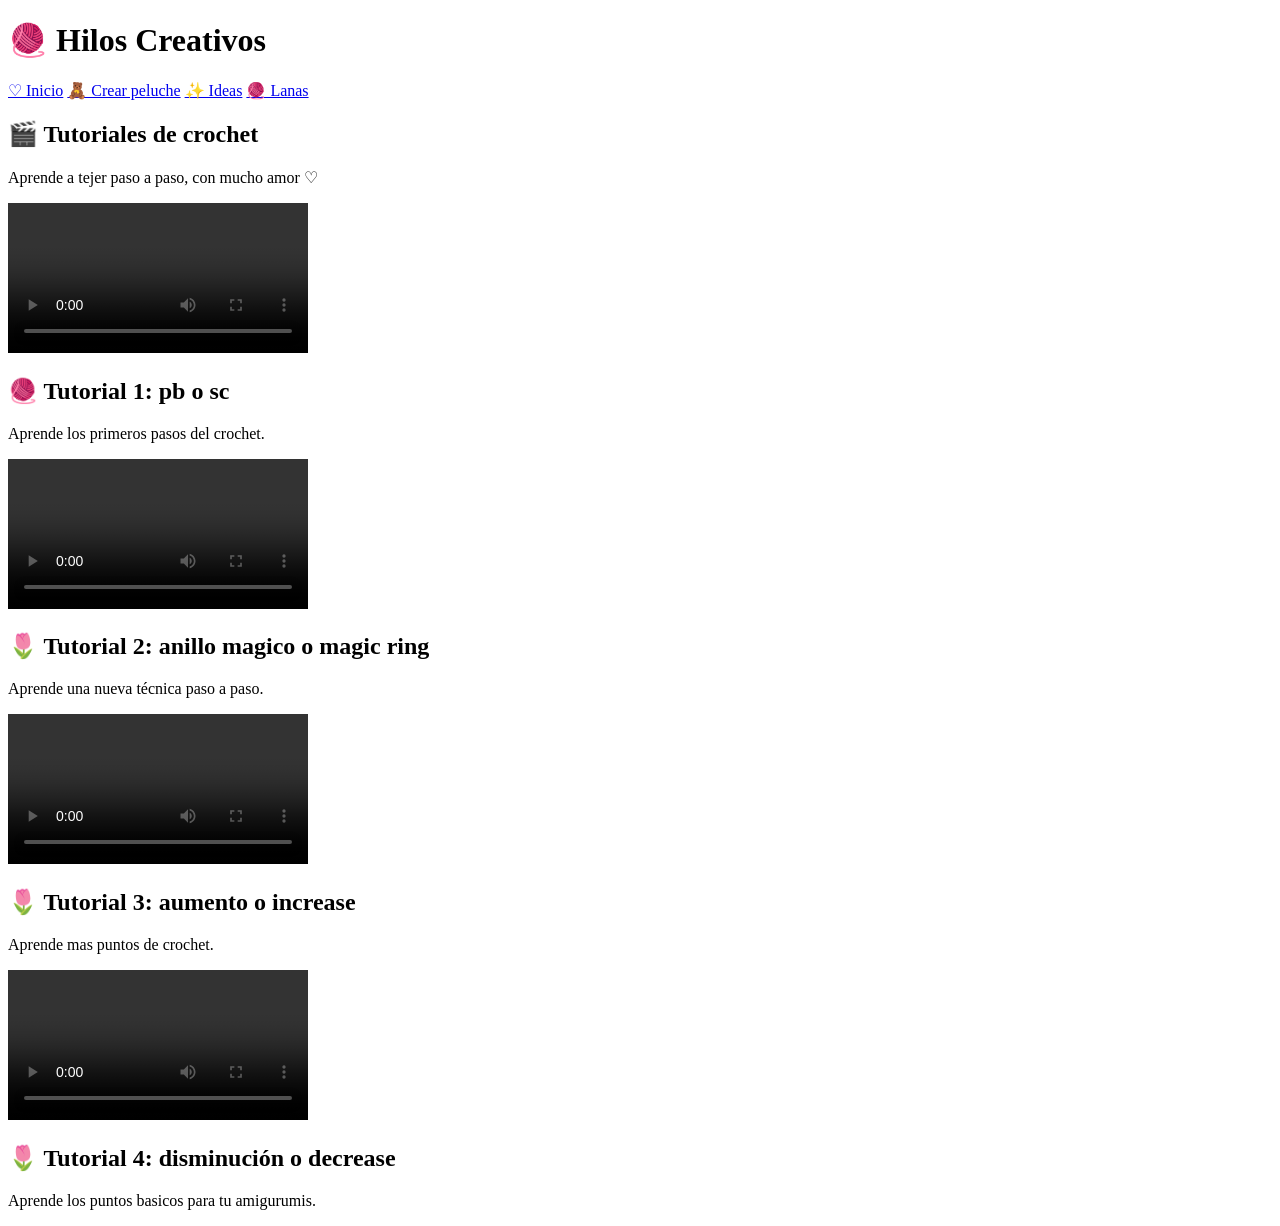
==== pages/tutoriales.html @ f6d8c45b "Add files via upload" ====
<!DOCTYPE html>
<html lang="en">
<head>
    <meta charset="UTF-8">
    <meta name="viewport" content="width=device-width, initial-scale=1.0">
    <title>Document</title>
    <link rel="stylesheet" href="../style.css">
</head>
<body>
    <header class="encabezado-lanas">

        <h1>🧶 Hilos Creativos</h1>

        <nav class="nav-lanas">
            <a href="../index.html" class="boton-menu">♡ Inicio</a>
            <a href="crear.html" class="boton-menu">🧸 Crear peluche</a>
            <a href="ideas.html" class="boton-menu">✨ Ideas</a>
            <a href="lanas.html" class="boton-menu">🧶 Lanas</a>
        </nav>

    </header>
   <main class="pagina-tutoriales">

    <section class="intro-tutoriales">
        <h1>🎬 Tutoriales de crochet</h1>
        <p>Aprende a tejer paso a paso, con mucho amor ♡</p>
    </section>

    <section class="grid-tutoriales">

        <article class="tarjeta-tutorial">
            <video controls preload="metadata">
                <source src="../videos/tuto sc.mp4" type="video/mp4">
                Tu navegador no admite videos.
            </video>

            <h2>🧶 Tutorial 1: pb o sc</h2>
            <p>Aprende los primeros pasos del crochet.</p>
        </article>

        <article class="tarjeta-tutorial">
            <video controls preload="metadata">
                <source src="../videos/tuto mr.mp4" type="video/mp4">
                Tu navegador no admite videos.
            </video>

            <h2>🌷 Tutorial 2: anillo magico o magic ring</h2>
            <p>Aprende una nueva técnica paso a paso.</p>
        </article>

         <article class="tarjeta-tutorial">
            <video controls preload="metadata">
                <source src="../videos/tuto inc.mp4" type="video/mp4">
                Tu navegador no admite videos.
            </video>

            <h2>🌷 Tutorial 3: aumento o increase </h2>
            <p>Aprende mas puntos de crochet.</p>
        </article>

        <article class="tarjeta-tutorial">
            <video controls preload="metadata">
                <source src="../videos/tuto dec.mp4" type="video/mp4">
                Tu navegador no admite videos.
            </video>

            <h2>🌷 Tutorial 4: disminución o decrease </h2>
            <p>Aprende los puntos basicos para tu amigurumis.</p>
        </article>

    </section>

</main>
    
    
</body>
</html>
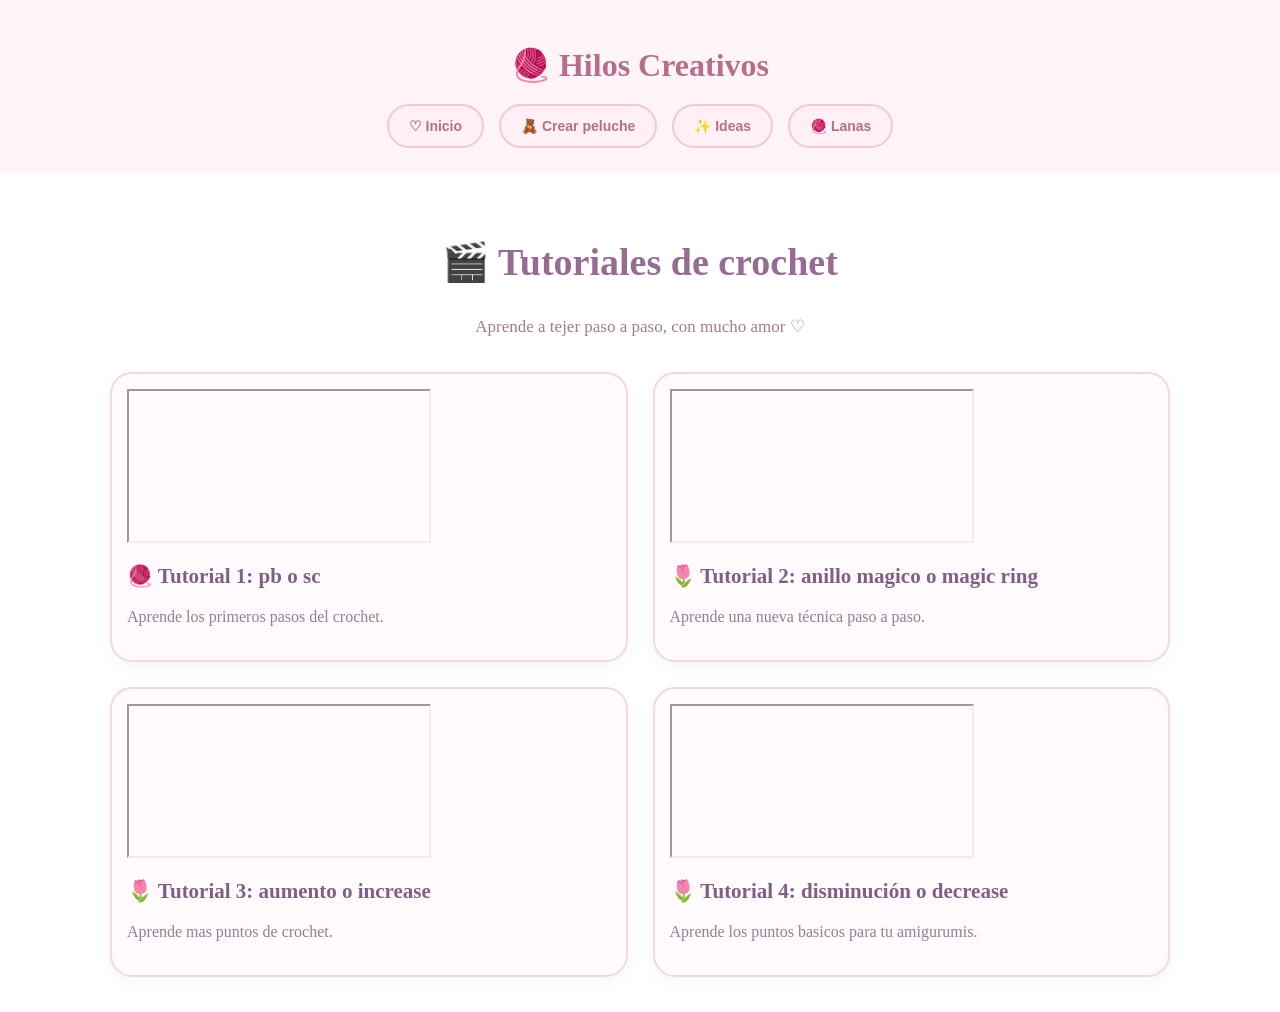
==== commit 0de9475d: "Update tutoriales.html" ====
--- a/pages/tutoriales.html
+++ b/pages/tutoriales.html
@@ -29,41 +29,43 @@
     <section class="grid-tutoriales">
 
         <article class="tarjeta-tutorial">
-            <video controls preload="metadata">
-                <source src="../videos/tuto sc.mp4" type="video/mp4">
-                Tu navegador no admite videos.
-            </video>
-
+            <iframe
+    src="https://www.youtube-nocookie.com/embed/Lx1-ep4l6E0"
+    title="Tutorial 1: Punto bajo"
+    allowfullscreen>
+</iframe>
             <h2>🧶 Tutorial 1: pb o sc</h2>
             <p>Aprende los primeros pasos del crochet.</p>
         </article>
 
         <article class="tarjeta-tutorial">
-            <video controls preload="metadata">
-                <source src="../videos/tuto mr.mp4" type="video/mp4">
-                Tu navegador no admite videos.
-            </video>
+            <iframe
+    src="https://www.youtube-nocookie.com/embed/E5Ujt3kn2fQ"
+    title="Tutorial de crochet"
+    allowfullscreen>
+</iframe>
 
             <h2>🌷 Tutorial 2: anillo magico o magic ring</h2>
             <p>Aprende una nueva técnica paso a paso.</p>
         </article>
 
          <article class="tarjeta-tutorial">
-            <video controls preload="metadata">
-                <source src="../videos/tuto inc.mp4" type="video/mp4">
-                Tu navegador no admite videos.
-            </video>
+            <iframe
+    src="https://www.youtube-nocookie.com/embed/iIFnapuNabw"
+    title="Tutorial de crochet"
+    allowfullscreen>
+</iframe>
 
             <h2>🌷 Tutorial 3: aumento o increase </h2>
             <p>Aprende mas puntos de crochet.</p>
         </article>
 
         <article class="tarjeta-tutorial">
-            <video controls preload="metadata">
-                <source src="../videos/tuto dec.mp4" type="video/mp4">
-                Tu navegador no admite videos.
-            </video>
-
+            <iframe
+    src="https://www.youtube-nocookie.com/embed/Tleq-oPQYHk"
+    title="Tutorial de crochet 4"
+    allowfullscreen>
+</iframe>
             <h2>🌷 Tutorial 4: disminución o decrease </h2>
             <p>Aprende los puntos basicos para tu amigurumis.</p>
         </article>
@@ -74,4 +76,4 @@
     
     
 </body>
-</html>+</html>
--- a/style.css
+++ b/style.css
@@ -0,0 +1,1880 @@
+body {
+    margin: 0;
+    }
+
+.banner_logo {
+   width: 100%;
+    height: auto;
+    display: block;
+
+    -webkit-mask: url("images/nube.svg") center / 100% 100% no-repeat;
+    mask: url("images/nube.svg") center / 100% 100% no-repeat;
+}
+#saludar {
+    background-color: #d9c5f5;
+    color: #59466f;
+    border: none;
+    padding: 12px 25px;
+    border-radius: 25px;
+    font-size: 16px;
+    cursor: pointer;
+    transition: 0.3s;
+}
+
+#saludar:hover {
+    background-color: #c4a9ed;
+    transform: scale(1.05);
+}
+
+#mensaje {
+    color: #8b70a8;
+    font-size: 18px;
+    font-weight: bold;
+}
+
+.boton-menu {
+    display: inline-flex;
+    align-items: center;
+    justify-content: center;
+    gap: 6px;
+
+    padding: 9px 15px;
+
+    background-color: transparent;
+    color: #754452;
+
+    text-decoration: none;
+    font-family: Arial, sans-serif;
+    font-size: 14px;
+    font-weight: bold;
+
+    border: none;
+    border-radius: 50px;
+
+    white-space: nowrap;
+    cursor: pointer;
+    transition: 0.3s ease;
+}
+
+
+.boton-menu:hover {
+    color: #b56b8a;
+    transform: translateY(-2px);
+}
+
+
+.accesos {
+    display: flex;
+    justify-content: center;
+    align-items: center;
+    flex-wrap: wrap;
+    gap: 12px;
+
+    padding: 15px;
+}
+
+
+.acceso {
+    display: flex;
+    align-items: center;
+    justify-content: center;
+    gap: 9px;
+
+    width: 190px;
+    min-height: 65px;
+    padding: 9px 10px;
+
+    background-color: #fff8f7;
+    border: 2px solid #f5d5d5;
+    border-radius: 50px;
+
+    color: #754452;
+    text-decoration: none;
+    font-family: Arial, sans-serif;
+
+    transition: 0.3s;
+}
+
+
+.icono {
+    font-size: 26px;
+}
+
+/* TEXTO */
+.texto {
+    display: flex;
+    flex-direction: column;
+    gap: 4px;
+}
+
+.texto strong {
+    font-size: 15px;
+}
+
+.texto small {
+    font-size: 10px;
+    color: #a46c7e;
+}
+
+
+.acceso:hover {
+    background-color: #ffe5ec;
+    border-color: #e9a8bd;
+    transform: translateY(-4px);
+}
+.final {
+    width: 100%;
+}
+
+.pasto {
+    width: 100%;
+    height: 130px;
+
+    background-image: url("images/pasto.svg");
+    background-size: 100% 100%;
+    background-repeat: no-repeat;
+}
+
+
+
+
+
+/* FILA PRINCIPAL */
+
+.fila-principal {
+    display: flex;
+    justify-content: center;
+    align-items: center;
+    gap: 30px;
+
+    width: 90%;
+    max-width: 1100px;
+    margin: 40px auto;
+}
+
+/* DESTACADOS */
+
+.fila-principal .destacados {
+    flex: 1;
+    min-width: 0;
+}
+
+/* COMUNIDAD */
+
+.fila-principal .comunidad {
+    flex-shrink: 0;
+}
+
+.imagen-amigurumi {
+    display: block;
+    cursor: pointer;
+}
+
+
+
+
+
+
+/* COMUNIDAD */
+
+.comunidad {
+    width: 220px;
+    padding: 25px 18px;
+
+    background-color: #eadcf2;
+    border: 2px solid #d8c1e4;
+    border-radius: 18px;
+
+    text-align: center;
+    font-family: Arial, sans-serif;
+    color: #754452;
+
+    transform: rotate(-2deg);
+}
+
+/* TITULO */
+
+.comunidad h2 {
+    font-size: 21px;
+    line-height: 1.3;
+    margin-bottom: 15px;
+}
+
+/* DESCRIPCION */
+
+.comunidad p {
+    font-size: 14px;
+    line-height: 1.6;
+    margin-bottom: 20px;
+}
+
+/* FORMULARIO */
+
+.suscripcion {
+    display: flex;
+    flex-direction: column;
+    gap: 12px;
+}
+
+/* INPUT */
+
+.suscripcion input {
+    padding: 12px;
+    border: 1px solid #d8b5e5;
+    border-radius: 30px;
+
+    background-color: white;
+    text-align: center;
+    font-size: 13px;
+
+    outline: none;
+}
+
+/* BOTON */
+
+.suscripcion button {
+    padding: 12px;
+
+    border: 2px solid #d87596;
+    border-radius: 30px;
+
+    background-color: #e98ba9;
+    color: white;
+
+    font-size: 14px;
+    cursor: pointer;
+
+    transition: 0.3s;
+}
+
+.suscripcion button:hover {
+    background-color: #d96f94;
+    transform: translateY(-3px);
+}
+
+
+
+/* AMIGURUMIS DESTACADOS */
+
+.destacados {
+    width: 620px;
+    padding: 20px;
+
+    background-color: #fff8f7;
+    border: 2px solid #f5d5d5;
+    border-radius: 30px;
+
+    box-sizing: border-box;
+}
+
+
+/* ENCABEZADO */
+
+.encabezado-destacados {
+    display: flex;
+    justify-content: space-between;
+    align-items: center;
+
+    margin-bottom: 20px;
+}
+
+.encabezado-destacados h2 {
+    font-size: 25px;
+    color: #754452;
+
+    margin: 0;
+}
+
+.encabezado-destacados a {
+    color: #b65c79;
+    font-size: 14px;
+
+    text-decoration: none;
+
+    transition: 0.3s;
+}
+
+.encabezado-destacados a:hover {
+    color: #d87596;
+    text-decoration: underline;
+}
+
+
+/* LISTA DE AMIGURUMIS */
+
+.lista-amigurumis {
+    display: flex;
+    justify-content: center;
+    gap: 15px;
+}
+
+
+/* TARJETAS */
+
+.amigurumi {
+    position: relative;
+
+    width: 33%;
+    padding: 10px;
+
+    background-color: #fff5f3;
+    border: 1px solid #f5d5d5;
+    border-radius: 20px;
+
+    text-align: center;
+    box-sizing: border-box;
+
+    transition: 0.3s;
+}
+
+.amigurumi:hover {
+    transform: translateY(-4px);
+}
+
+
+/* IMAGEN */
+
+.amigurumi img {
+    width: 100%;
+    aspect-ratio: 1 / 1;
+
+    object-fit: cover;
+
+    border-radius: 15px;
+}
+
+
+/* NOMBRE */
+
+.amigurumi h3 {
+    font-size: 16px;
+    color: #a64f69;
+
+    margin: 10px 0 5px;
+}
+
+
+/* ESTRELLAS */
+
+.estrellas {
+    color: #e98ba9;
+    font-size: 12px;
+    letter-spacing: 2px;
+}
+
+
+/* CORAZON */
+
+.favorito {
+    position: absolute;
+    top: 15px;
+    right: 15px;
+
+    background-color: transparent;
+    border: none;
+
+    color: #d87596;
+    font-size: 25px;
+
+    cursor: pointer;
+}
+
+
+
+
+
+/* CREADOR DE PELUCHES */
+
+.creador-peluche {
+    flex: 1;
+
+    padding: 25px;
+
+    background-color: #fff3f2;
+    border: 2px dashed #f3b9b9;
+    border-radius: 30px;
+
+    box-sizing: border-box;
+}
+
+/* ENCABEZADO */
+
+.encabezado-creador h2 {
+    color: #754452;
+    font-size: 25px;
+
+    margin: 0 0 8px;
+}
+
+.encabezado-creador p {
+    color: #a64f69;
+    font-size: 16px;
+
+    margin: 0 0 20px;
+}
+
+/* CONTENIDO */
+
+.contenido-creador {
+    display: flex;
+    align-items: center;
+    gap: 20px;
+}
+
+/* OPCIONES */
+
+.opciones-peluche {
+    display: flex;
+    flex-direction: column;
+    gap: 10px;
+
+    flex: 1;
+    min-width: 0;
+
+    color: #754452;
+    font-family: Arial, sans-serif;
+    font-size: 14px;
+}
+
+/* SELECT */
+
+.opciones-peluche select {
+    width: 100%;
+
+    padding: 10px;
+
+    border: 1px solid #f3caca;
+    border-radius: 15px;
+
+    background-color: #fff8f7;
+    color: #754452;
+
+    font-size: 14px;
+}
+
+/* COLORES */
+
+.colores-peluche {
+    display: flex;
+    gap: 8px;
+}
+
+.color {
+    width: 27px;
+    height: 27px;
+
+    border: 2px solid #e8b4b4;
+    border-radius: 50%;
+
+    cursor: pointer;
+}
+
+/* BOTON */
+
+.crear-peluche {
+    display:inline-block;
+    text-align: center;
+    text-decoration: none;
+
+    margin-top: 10px;
+    padding: 12px;
+
+    border: 2px solid #d87596;
+    border-radius: 30px;
+
+    background-color: #e98ba9;
+    color: white;
+
+    font-size: 14px;
+
+    cursor: pointer;
+    transition: 0.3s;
+
+    display: inline-block;
+    text-align: center;
+    text-decoration: none;
+}
+
+.crear-peluche:hover {
+    background-color: #d96f94;
+    transform: translateY(-3px);
+}
+
+/* IMAGEN */
+
+.imagen-creador {
+    flex: 1;
+    min-width: 0;
+}
+
+.imagen-creador img {
+    width: 100%;
+    aspect-ratio: 1 / 1;
+
+    object-fit: cover;
+    border-radius: 50%;
+}
+
+
+
+
+/* ================================= */
+/* CATALOGO AMIGURUMIS */
+/* SOLO amigurumis.html */
+/* ================================= */
+
+.catalogo-amigurumis {
+    display: grid;
+
+    grid-template-columns: repeat(4, 1fr);
+
+    gap: 20px;
+
+    padding: 20px;
+}
+
+/* TARJETAS */
+
+.tarjeta-catalogo {
+    position: relative;
+
+    width: 100%;
+    padding: 10px;
+
+    background-color: #fff5f3;
+    border: 1px solid #f5d5d5;
+    border-radius: 20px;
+
+    text-align: center;
+    box-sizing: border-box;
+
+    transition: 0.3s;
+}
+
+.tarjeta-catalogo:hover {
+    transform: translateY(-4px);
+}
+
+/* IMAGEN */
+
+.tarjeta-catalogo img {
+    width: 100%;
+    aspect-ratio: 1 / 1;
+
+    object-fit: cover;
+
+    border-radius: 15px;
+}
+
+/* NOMBRE */
+
+.tarjeta-catalogo h3 {
+    font-size: 16px;
+    color: #a64f69;
+
+    margin: 10px 0 5px;
+}
+
+/* ESTRELLAS */
+
+.tarjeta-catalogo .estrellas {
+    color: #e98ba9;
+    font-size: 12px;
+    letter-spacing: 2px;
+}
+
+/* CORAZON */
+
+.tarjeta-catalogo .favorito {
+    position: absolute;
+    top: 15px;
+    right: 15px;
+
+    background-color: transparent;
+    border: none;
+
+    color: #d87596;
+    font-size: 25px;
+
+    cursor: pointer;
+}
+
+/* RESPONSIVE */
+
+@media (max-width: 900px) {
+    .catalogo-amigurumis {
+        grid-template-columns: repeat(2, 1fr);
+    }
+}
+
+@media (max-width: 500px) {
+    .catalogo-amigurumis {
+        grid-template-columns: 1fr;
+    }
+}
+
+
+
+
+
+
+
+
+/* ================================= */
+/* PAGINA CREAR PELUCHE */
+/* ================================= */
+
+/* ENCABEZADO */
+
+.encabezado-crear {
+    display: flex;
+    justify-content: space-between;
+    align-items: center;
+    padding: 20px 40px;
+    background-color: #fff8f7;
+    border-bottom: 2px solid #f5d5d5;
+    color: #754452;
+}
+
+.encabezado-crear h1 {
+    font-size: 26px;
+    margin: 0;
+}
+
+.encabezado-crear nav {
+    display: flex;
+    gap: 25px;
+}
+
+.encabezado-crear nav a {
+    color: #754452;
+    text-decoration: none;
+    font-family: Arial, sans-serif;
+}
+
+.encabezado-crear nav a:hover {
+    color: #d87596;
+}
+
+/* CONTENIDO PRINCIPAL */
+
+.pagina-crear {
+    width: 90%;
+    max-width: 1100px;
+    margin: 40px auto;
+}
+
+/* TITULO */
+
+.titulo-crear {
+    text-align: center;
+    margin-bottom: 35px;
+}
+
+.titulo-crear h1 {
+    color: #754452;
+    font-size: 35px;
+}
+
+.titulo-crear p {
+    color: #a46c7e;
+    font-size: 18px;
+}
+
+/* CAJA DEL CREADOR */
+
+.creador-completo {
+    display: flex;
+    align-items: center;
+    justify-content: space-around;
+    gap: 40px;
+    padding: 35px;
+    background-color: #fff3f2;
+    border: 2px dashed #f3b9b9;
+    border-radius: 35px;
+    box-sizing: border-box;
+}
+
+/* OPCIONES DE PERSONALIZACION */
+
+.personalizacion {
+    display: flex;
+    flex-direction: column;
+    gap: 12px;
+    width: 350px;
+    flex-shrink: 0;
+    color: #754452;
+    font-family: Arial, sans-serif;
+}
+
+.personalizacion h2 {
+    font-size: 23px;
+    margin-top: 0;
+}
+
+.personalizacion label {
+    font-size: 15px;
+    font-weight: bold;
+}
+
+.personalizacion select {
+    width: 100%;
+    box-sizing: border-box;
+    padding: 12px;
+    border: 1px solid #f3caca;
+    border-radius: 18px;
+    background-color: #fff8f7;
+    color: #754452;
+    font-size: 15px;
+}
+
+/* COLORES */
+
+.personalizacion .colores-peluche {
+    display: flex;
+    flex-direction: row;
+    gap: 12px;
+    margin-bottom: 10px;
+}
+
+.personalizacion .color {
+    width: 35px;
+    height: 35px;
+    border: 2px solid #e8b4b4;
+    border-radius: 50%;
+    cursor: pointer;
+    transition: 0.2s;
+}
+
+.personalizacion .color:hover {
+    transform: scale(1.15);
+}
+
+/* BOTON */
+
+.personalizacion .crear-peluche {
+    width: 100%;
+    margin-top: 15px;
+    padding: 15px;
+    border: 2px solid #d87596;
+    border-radius: 30px;
+    background-color: #e98ba9;
+    color: white;
+    font-size: 16px;
+    cursor: pointer;
+    transition: 0.3s;
+}
+
+.personalizacion .crear-peluche:hover {
+    background-color: #d96f94;
+    transform: translateY(-3px);
+}
+
+/* VISTA DEL PELUCHE */
+
+.vista-peluche {
+    display: flex;
+    flex-direction: column;
+    align-items: center;
+    flex: 1;
+    min-width: 0;
+}
+
+.marco-peluche {
+    width: 100%;
+    max-width: 400px;
+    aspect-ratio: 1 / 1;
+    background-color: #f8e4ef;
+    border-radius: 50%;
+    overflow: hidden;
+}
+
+.marco-peluche img {
+    width: 100%;
+    height: 100%;
+    object-fit: contain;
+}
+
+.vista-peluche p {
+    color: #a46c7e;
+    font-size: 18px;
+    text-align: center;
+}
+
+/* ADAPTACION A PANTALLAS PEQUEÑAS */
+
+@media (max-width: 750px) {
+
+    .creador-completo {
+        flex-direction: column;
+    }
+
+    .personalizacion {
+        width: 100%;
+    }
+
+    .vista-peluche {
+        width: 100%;
+    }
+
+    .encabezado-crear {
+        flex-direction: column;
+        gap: 15px;
+    }
+
+    .encabezado-crear nav {
+        flex-wrap: wrap;
+        justify-content: center;
+    }
+}
+
+
+
+
+
+
+
+
+
+/* ================================= */
+/* PAGINA DE PATRONES */
+/* ================================= */
+
+.encabezado-patrones {
+    display: flex;
+    justify-content: space-between;
+    align-items: center;
+    padding: 20px 40px;
+    background-color: #fff8f7;
+    border-bottom: 2px solid #f5d5d5;
+    color: #754452;
+}
+
+.encabezado-patrones h1 {
+    font-size: 26px;
+    margin: 0;
+}
+
+.encabezado-patrones nav {
+    display: flex;
+    gap: 25px;
+}
+
+.encabezado-patrones nav a {
+    color: #754452;
+    text-decoration: none;
+    font-family: Arial, sans-serif;
+}
+
+.encabezado-patrones nav a:hover {
+    color: #d87596;
+}
+
+/* CONTENIDO */
+
+.pagina-patrones {
+    width: 90%;
+    max-width: 1000px;
+    margin: 40px auto;
+}
+
+/* TITULO */
+
+.titulo-patrones {
+    text-align: center;
+    margin-bottom: 35px;
+}
+
+.titulo-patrones h1 {
+    color: #754452;
+    font-size: 35px;
+}
+
+.titulo-patrones p {
+    color: #a46c7e;
+    font-size: 18px;
+}
+
+/* MARCO DEL PATRON */
+
+.patron-koala {
+    padding: 25px;
+    background-color: #fff3f2;
+    border: 2px dashed #f3b9b9;
+    border-radius: 30px;
+    box-shadow: 0 8px 20px rgba(190, 120, 150, 0.12);
+}
+
+/* PORTADA */
+
+.portada-koala {
+    display: block;
+    width: 100%;
+    max-width: 700px;
+    margin: 0 auto 30px;
+    border-radius: 20px;
+}
+
+/* IMAGENES DEL PATRON */
+
+.instrucciones-koala {
+    display: flex;
+    flex-direction: column;
+    align-items: center;
+    gap: 20px;
+}
+
+.instrucciones-koala img {
+    display: block;
+    width: 100%;
+    max-width: 800px;
+    height: auto;
+    border-radius: 15px;
+}
+
+/* RESPONSIVE */
+
+@media (max-width: 750px) {
+
+    .encabezado-patrones {
+        flex-direction: column;
+        gap: 15px;
+    }
+
+    .encabezado-patrones nav {
+        flex-wrap: wrap;
+        justify-content: center;
+    }
+
+    .patron-koala {
+        padding: 12px;
+    }
+
+    .titulo-patrones h1 {
+        font-size: 27px;
+    }
+
+}
+
+
+
+
+
+
+/* PRECIO DEL PELUCHE */
+
+.precio-peluche {
+    margin-top: 20px;
+    padding: 22px;
+    background-color: #fff8f8;
+    border: 2px dashed #f3bdc8;
+    border-radius: 25px;
+    color: #80505f;
+    font-family: Arial, sans-serif;
+}
+
+.titulo-precio {
+    text-align: center;
+    font-size: 18px;
+    font-weight: bold;
+    color: #a45b77;
+    margin: 0 0 18px;
+}
+
+.detalle-precio {
+    display: flex;
+    justify-content: space-between;
+    align-items: center;
+    margin: 12px 0;
+    font-size: 15px;
+}
+
+.separador-precio {
+    border-top: 1px dashed #efc3ce;
+    margin: 15px 0;
+}
+
+.total-precio {
+    display: flex;
+    justify-content: space-between;
+    align-items: center;
+    font-weight: bold;
+    font-size: 17px;
+    color: #a45b77;
+}
+
+#precio-total {
+    font-size: 28px;
+    color: #e47fa1;
+}
+
+.mensaje-precio {
+    text-align: center;
+    color: #bd8297;
+    font-size: 13px;
+    margin: 18px 0 0;
+}
+
+
+
+
+
+
+/* =====================================
+   GENERADOR DE IDEAS - HILOS CREATIVOS
+===================================== */
+
+
+/* =====================================
+   ENCABEZADO Y NAVEGACIÓN
+===================================== */
+
+body:has(.pagina-ideas) {
+    background-color: #fbe6ec;
+}
+
+body:has(.pagina-ideas) .encabezado-crear {
+    text-align: center;
+    padding: 25px 20px;
+    background-color: #fff5f9;
+    border-bottom: 2px solid #f4c6d7;
+}
+
+body:has(.pagina-ideas) .encabezado-crear h1 {
+    color: #b76e8b;
+    font-size: 30px;
+    margin: 0 0 20px;
+}
+
+
+/* BOTONES DE NAVEGACIÓN */
+
+.nav-ideas {
+    display: flex;
+    justify-content: center;
+    align-items: center;
+    flex-wrap: wrap;
+    gap: 15px;
+    margin: 15px 0;
+}
+
+.nav-ideas .boton-nav {
+    display: inline-block;
+    text-decoration: none;
+    background-color: #fff0f5;
+    color: #b76e8b;
+    border: 2px solid #f4c6d7;
+    border-radius: 25px;
+    padding: 12px 22px;
+    font-family: Arial, sans-serif;
+    font-size: 15px;
+    font-weight: bold;
+    transition: all 0.3s ease;
+}
+
+.nav-ideas .boton-nav:hover {
+    background-color: #e9a6c1;
+    color: white;
+    border-color: #e9a6c1;
+    transform: translateY(-3px);
+    box-shadow: 0 5px 12px rgba(220, 150, 180, 0.25);
+}
+
+
+/* =====================================
+   CONTENIDO PRINCIPAL
+===================================== */
+
+.pagina-ideas {
+    text-align: center;
+    padding: 50px 20px 70px;
+    color: #8d5268;
+    font-family: Arial, sans-serif;
+}
+
+
+/* TÍTULO */
+
+.titulo-ideas h2 {
+    font-size: 34px;
+    color: #bd7794;
+    margin-bottom: 15px;
+}
+
+.titulo-ideas p {
+    font-size: 16px;
+    color: #a77b8e;
+    margin-bottom: 35px;
+    line-height: 1.6;
+}
+
+
+/* =====================================
+   TARJETA DEL PELUCHE
+===================================== */
+
+.tarjeta-idea {
+    background-color: #fff8fb;
+    border: 2px dashed #efbfd1;
+    border-radius: 30px;
+    padding: 35px 25px;
+    max-width: 420px;
+    margin: 0 auto;
+    box-shadow: 0 8px 20px rgba(220, 160, 185, 0.15);
+    transition: transform 0.3s ease;
+}
+
+.tarjeta-idea:hover {
+    transform: translateY(-4px);
+}
+
+
+/* =====================================
+   IMAGEN DEL PELUCHE
+===================================== */
+
+.pagina-ideas .imagen-idea {
+    background-color: #ffeaf2;
+    border: 3px solid #f4c6d7;
+    border-radius: 30px;
+
+    width: 230px;
+    height: 230px;
+    max-width: 100%;
+
+    margin: 0 auto 25px;
+
+    display: flex;
+    justify-content: center;
+    align-items: center;
+
+    overflow: hidden;
+}
+
+.pagina-ideas .imagen-idea img {
+    width: 100%;
+    height: 100%;
+    object-fit: contain;
+    border-radius: 20px;
+}
+
+
+/* =====================================
+   NOMBRE DE LA IDEA
+===================================== */
+
+.tarjeta-idea h3 {
+    color: #c47796;
+    font-size: 24px;
+    margin-bottom: 25px;
+    line-height: 1.4;
+}
+
+
+/* =====================================
+   INFORMACIÓN DEL PELUCHE
+===================================== */
+
+.informacion-idea {
+    margin: 20px 0;
+}
+
+.informacion-idea p {
+    background-color: #fff0f6;
+    padding: 13px 18px;
+    border-radius: 15px;
+    margin: 12px 0;
+    color: #96657b;
+    font-size: 15px;
+    font-weight: 500;
+    text-align: left;
+    border: 1px solid #f9dce7;
+}
+
+
+/* =====================================
+   BOTÓN SORPRÉNDEME
+===================================== */
+
+#generar-idea {
+    background-color: #e9a6c1;
+    color: white;
+    border: none;
+    border-radius: 30px;
+
+    padding: 16px 30px;
+    margin-top: 20px;
+
+    font-size: 17px;
+    font-weight: bold;
+    font-family: Arial, sans-serif;
+
+    cursor: pointer;
+    transition: all 0.3s ease;
+}
+
+#generar-idea:hover {
+    background-color: #d985a8;
+    transform: scale(1.07);
+    box-shadow: 0 6px 15px rgba(210, 130, 165, 0.3);
+}
+
+#generar-idea:active {
+    transform: scale(0.95);
+}
+
+
+/* =====================================
+   ANIMACIÓN DEL PELUCHE
+===================================== */
+
+.animacion-idea {
+    animation: aparecerIdea 0.5s ease;
+}
+
+@keyframes aparecerIdea {
+
+    0% {
+        opacity: 0;
+        transform: scale(0.8) rotate(-5deg);
+    }
+
+    60% {
+        opacity: 1;
+        transform: scale(1.08) rotate(3deg);
+    }
+
+    100% {
+        opacity: 1;
+        transform: scale(1) rotate(0deg);
+    }
+}
+
+
+/* =====================================
+   MENSAJE FINAL
+===================================== */
+
+.mensaje-ideas {
+    margin-top: 35px;
+    color: #bd8297;
+    font-size: 15px;
+    font-style: italic;
+}
+
+
+/* =====================================
+   ADAPTACIÓN A CELULARES
+===================================== */
+
+@media (max-width: 600px) {
+
+    .pagina-ideas {
+        padding: 30px 15px 50px;
+    }
+
+    .titulo-ideas h2 {
+        font-size: 27px;
+    }
+
+    .tarjeta-idea {
+        padding: 25px 18px;
+    }
+
+    .pagina-ideas .imagen-idea {
+        width: 200px;
+        height: 200px;
+    }
+
+    .nav-ideas {
+        gap: 10px;
+    }
+
+    .nav-ideas .boton-nav {
+        padding: 10px 15px;
+        font-size: 13px;
+    }
+
+    #generar-idea {
+        font-size: 15px;
+        padding: 14px 25px;
+    }
+}
+
+
+
+
+
+
+/* =====================================
+   BIBLIOTECA DE LANAS - HILOS CREATIVOS
+===================================== */
+
+.pagina-biblioteca {
+    background-color: #fbe6ec;
+    margin: 0;
+    font-family: Arial, sans-serif;
+}
+
+/* ENCABEZADO */
+
+.encabezado-lanas {
+    text-align: center;
+    padding: 25px 20px;
+    background-color: #fff5f9;
+}
+
+.encabezado-lanas h1 {
+    color: #b76e8b;
+    margin-bottom: 20px;
+}
+
+/* NAVEGACIÓN */
+
+.nav-lanas {
+    display: flex;
+    justify-content: center;
+    flex-wrap: wrap;
+    gap: 15px;
+}
+
+.nav-lanas .boton-menu {
+    text-decoration: none;
+    color: #b76e8b;
+    background-color: #fff0f5;
+    border: 2px solid #f4c6d7;
+    border-radius: 25px;
+    padding: 12px 20px;
+    transition: 0.3s;
+}
+
+.nav-lanas .boton-menu:hover {
+    background-color: #e9a6c1;
+    color: white;
+    transform: translateY(-3px);
+}
+
+/* CONTENIDO */
+
+.contenido-lanas {
+    padding: 50px 25px;
+    text-align: center;
+}
+
+.contenido-lanas h2 {
+    font-size: 34px;
+    color: #bd7794;
+}
+
+.subtitulo-lanas {
+    color: #a77b8e;
+    margin-bottom: 35px;
+}
+
+/* CUADRÍCULA DE LANAS */
+
+.grid-lanas {
+    display: grid;
+    grid-template-columns: repeat(4, 1fr);
+    gap: 25px;
+    max-width: 1200px;
+    margin: 0 auto;
+}
+
+/* TARJETAS */
+
+.tarjeta-lana {
+    background-color: #fff8fb;
+    border: 2px solid #f2cbd9;
+    border-radius: 25px;
+    padding: 15px;
+    box-shadow: 0 6px 15px rgba(210, 140, 170, 0.12);
+    transition: 0.3s;
+}
+
+.tarjeta-lana:hover {
+    transform: translateY(-6px);
+    box-shadow: 0 12px 25px rgba(210, 140, 170, 0.2);
+}
+
+/* IMÁGENES */
+
+.tarjeta-lana img {
+    width: 100%;
+    height: 200px;
+    object-fit: contain;
+    background-color: #fff0f5;
+    border-radius: 18px;
+}
+
+/* NOMBRE */
+
+.tarjeta-lana h3 {
+    color: #b76e8b;
+    font-size: 19px;
+    margin: 18px 0;
+}
+
+/* BOTÓN DE DETALLES */
+
+.tarjeta-lana summary {
+    list-style: none;
+    background-color: #e9a6c1;
+    color: white;
+    padding: 12px;
+    border-radius: 20px;
+    cursor: pointer;
+    font-weight: bold;
+    transition: 0.3s;
+}
+
+.tarjeta-lana summary::-webkit-details-marker {
+    display: none;
+}
+
+.tarjeta-lana summary:hover {
+    background-color: #d985a8;
+}
+
+/* TEXTO DESPLEGABLE */
+
+.tarjeta-lana details p {
+    background-color: #fff0f6;
+    color: #96657b;
+    padding: 15px;
+    border-radius: 15px;
+    line-height: 1.6;
+    font-size: 14px;
+    margin-top: 12px;
+}
+
+/* ADAPTACIÓN A PANTALLAS */
+
+@media (max-width: 900px) {
+    .grid-lanas {
+        grid-template-columns: repeat(2, 1fr);
+    }
+}
+
+@media (max-width: 550px) {
+    .grid-lanas {
+        grid-template-columns: 1fr;
+    }
+}
+
+/* ==========================================
+   HILOS CREATIVOS - RESPONSIVE GENERAL
+   Agregado al final para conservar estilos.
+========================================== */
+
+/* Evita que padding y bordes ensanchen elementos */
+*, *::before, *::after { box-sizing: border-box; }
+img, video, iframe { max-width: 100%; }
+img { height: auto; }
+body { overflow-wrap: break-word; }
+
+/* Menus y botones adaptables sin afectar sus colores */
+nav { flex-wrap: wrap; }
+.boton-menu, .nav-ideas .boton-nav, .nav-lanas .boton-menu {
+    max-width: 100%;
+    text-align: center;
+}
+
+/* Cuadriculas: evita que textos largos las desborden */
+.catalogo-amigurumis, .grid-lanas { min-width: 0; }
+.catalogo-amigurumis > *, .grid-lanas > * { min-width: 0; }
+
+/* Tablets y iPad en orientación vertical */
+@media (max-width: 1024px) {
+    .fila-principal {
+        width: min(94%, 800px);
+        flex-direction: column;
+        align-items: stretch;
+        gap: 22px;
+    }
+    .fila-principal .destacados { width: 100%; }
+    .fila-principal .comunidad {
+        width: min(100%, 460px);
+        align-self: center;
+        transform: none;
+    }
+    .catalogo-amigurumis, .grid-lanas {
+        grid-template-columns: repeat(2, minmax(0, 1fr));
+    }
+    .creador-completo { gap: 24px; padding: 24px; }
+    .personalizacion { width: min(42%, 350px); }
+    .encabezado-crear, .encabezado-patrones {
+        padding: 20px 24px;
+        gap: 16px;
+    }
+    .encabezado-crear nav, .encabezado-patrones nav {
+        flex-wrap: wrap;
+        justify-content: center;
+        gap: 12px 18px;
+    }
+    .nav-ideas { gap: 10px; }
+}
+
+/* Celulares grandes y tablets pequeñas */
+@media (max-width: 750px) {
+    .creador-completo { flex-direction: column; }
+    .personalizacion, .vista-peluche { width: 100%; }
+    .encabezado-crear, .encabezado-patrones {
+        flex-direction: column;
+        text-align: center;
+    }
+    .contenido-creador { flex-direction: column; }
+    .opciones-peluche, .imagen-creador { width: 100%; }
+    .pagina-crear, .pagina-patrones { width: min(94%, 650px); margin: 26px auto; }
+    .titulo-crear h1 { font-size: clamp(26px, 5vw, 35px); }
+    .titulo-crear p, .titulo-patrones p { font-size: 16px; }
+    .marco-peluche { width: min(100%, 340px); }
+    .lista-amigurumis { flex-wrap: wrap; }
+    .lista-amigurumis .amigurumi { flex: 1 1 145px; width: auto; }
+    .encabezado-destacados { gap: 12px; flex-wrap: wrap; }
+    .pasto { height: 85px; }
+}
+
+/* Celulares */
+@media (max-width: 600px) {
+    .fila-principal { width: 94%; margin: 25px auto; }
+    .destacados { padding: 14px; }
+    .encabezado-destacados h2 { font-size: 20px; }
+    .comunidad { padding: 22px 16px; }
+    .accesos { gap: 10px; padding: 12px; }
+    .acceso { width: min(100%, 320px); min-height: 60px; }
+    .catalogo-amigurumis, .grid-lanas {
+        grid-template-columns: repeat(2, minmax(0, 1fr));
+        gap: 12px;
+        padding: 12px;
+    }
+    .tarjeta-catalogo, .tarjeta-lana { padding: 9px; }
+    .tarjeta-catalogo h3, .tarjeta-lana h3 { font-size: 15px; }
+    .tarjeta-lana img { height: 150px; object-fit: contain; }
+    .contenido-lanas { padding: 28px 12px; }
+    .contenido-lanas h2 { font-size: 27px; }
+    .creador-completo { padding: 18px; gap: 20px; }
+    .personalizacion { gap: 12px; }
+    .personalizacion select, .opciones-peluche select { font-size: 16px; }
+    .personalizacion .color { width: 40px; height: 40px; }
+    .patron-koala { padding: 12px; }
+    .pagina-ideas { padding: 28px 12px 48px; }
+    .tarjeta-idea { padding: 22px 15px; }
+    .pagina-ideas .imagen-idea { width: min(210px, 100%); height: auto; aspect-ratio: 1; }
+    .nav-ideas .boton-nav, .nav-lanas .boton-menu { padding: 10px 13px; }
+    .pasto { height: 65px; }
+}
+
+/* Celulares especialmente estrechos */
+@media (max-width: 380px) {
+    .catalogo-amigurumis, .grid-lanas { grid-template-columns: 1fr; }
+    .lista-amigurumis .amigurumi { flex-basis: 100%; }
+    .encabezado-crear, .encabezado-patrones { padding: 16px 12px; }
+    .nav-ideas .boton-nav, .nav-lanas .boton-menu { font-size: 13px; }
+}
+
+/* Accesibilidad: animaciones reducidas si el dispositivo lo solicita */
+@media (prefers-reduced-motion: reduce) {
+    .animacion-idea { animation: none; }
+    .tarjeta-lana, .tarjeta-idea, .amigurumi, .tarjeta-catalogo {
+        transition: none;
+    }
+}
+
+
+.frase {
+    color: #a46c7e;
+    font-size: 19px;
+    font-family: Georgia, serif;
+    font-style: italic;
+    text-align: center;
+    margin: 20px 15px;
+}
+
+
+
+
+
+.boton-discord {
+    display: inline-block;
+    background-color: #c9b2d8;
+    color: #ffffff;
+    padding: 12px 22px;
+    border-radius: 25px;
+    text-decoration: none;
+    font-weight: bold;
+    text-align: center;
+    transition: 0.3s;
+}
+
+.boton-discord:hover {
+    background-color: #ad90c4;
+    transform: translateY(-4px);
+}
+
+/* BOTÓN DE WHATSAPP */
+
+.contacto-whatsapp {
+    position: relative;
+    display: inline-flex;
+    align-items: center;
+}
+
+#boton-whatsapp {
+    background-color: #d8efda;
+    color: #56845b;
+    border: none;
+    border-radius: 25px;
+    padding: 12px 20px;
+    font-size: 16px;
+    font-weight: bold;
+    cursor: pointer;
+    transition: 0.3s;
+}
+
+#boton-whatsapp:hover {
+    background-color: #c1e5c5;
+    transform: translateY(-3px);
+}
+
+#numero-whatsapp {
+    position: absolute;
+    top: 100%;
+    left: 0;
+    background-color: #fff8f7;
+    color: #56845b;
+    border: 2px solid #d8efda;
+    border-radius: 15px;
+    padding: 12px;
+    white-space: nowrap;
+    box-shadow: 0 4px 12px #00000015;
+    z-index: 10;
+}
+
+#numero-whatsapp[hidden] {
+    display: none;
+}
+
+/* WHATSAPP RESPONSIVE */
+
+.contacto-whatsapp {
+    max-width: 100%;
+}
+
+#boton-whatsapp {
+    max-width: 100%;
+    box-sizing: border-box;
+}
+
+#numero-whatsapp {
+    box-sizing: border-box;
+    max-width: min(280px, 90vw);
+    white-space: normal;
+    overflow-wrap: anywhere;
+}
+
+/* CELULARES */
+@media (max-width: 600px) {
+
+    #boton-whatsapp {
+        font-size: 14px;
+        padding: 10px 15px;
+    }
+
+    #numero-whatsapp {
+        font-size: 13px;
+        padding: 10px;
+    }
+}
+
+
+/* PÁGINA DE TUTORIALES */
+
+.pagina-tutoriales {
+    max-width: 1100px;
+    margin: 0 auto;
+    padding: 35px 20px;
+}
+
+.intro-tutoriales {
+    text-align: center;
+    margin-bottom: 35px;
+}
+
+.intro-tutoriales h1 {
+    color: #976c94;
+    font-size: clamp(26px, 4vw, 38px);
+}
+
+.intro-tutoriales p {
+    color: #a27c95;
+    font-size: 17px;
+}
+
+.grid-tutoriales {
+    display: grid;
+    grid-template-columns: repeat(2, minmax(0, 1fr));
+    gap: 25px;
+}
+
+.tarjeta-tutorial {
+    background-color: #fffafc;
+    border: 2px solid #f2d7e6;
+    border-radius: 22px;
+    padding: 15px;
+    box-shadow: 0 5px 15px #0000000a;
+}
+
+.tarjeta-tutorial video {
+    width: 100%;
+    aspect-ratio: 16 / 9;
+    object-fit: contain;
+    background-color: #000;
+    border-radius: 14px;
+    display: block;
+}
+
+.tarjeta-tutorial h2 {
+    color: #805f87;
+    font-size: 21px;
+    margin-bottom: 8px;
+}
+
+.tarjeta-tutorial p {
+    color: #967e96;
+    line-height: 1.5;
+}
+
+/* CELULARES */
+@media (max-width: 650px) {
+    .grid-tutoriales {
+        grid-template-columns: 1fr;
+    }
+
+    .pagina-tutoriales {
+        padding: 25px 15px;
+    }
+}
+
+
+
+
+
+/* =====================================
+   BOTÓN HACER PEDIDO - WHATSAPP
+===================================== */
+
+#hacer-pedido {
+    display: block;
+
+    width: 100%;
+    max-width: 350px;
+
+    margin: 25px auto 10px;
+    padding: 15px 20px;
+
+    background-color: #b8c18a;
+    color: white;
+
+    border: 2px solid #a5b477;
+    border-radius: 30px;
+
+    font-size: 16px;
+    font-weight: bold;
+
+    cursor: pointer;
+
+    box-shadow: 0 5px 12px rgba(100, 130, 80, 0.2);
+
+    transition: 0.3s;
+}
+
+/* ANIMACIÓN AL PASAR EL MOUSE */
+
+#hacer-pedido:hover {
+    background-color: #9faa70;
+    transform: translateY(-3px);
+    box-shadow: 0 8px 18px rgba(100, 130, 80, 0.3);
+}
+
+/* EFECTO AL PRESIONAR */
+
+#hacer-pedido:active {
+    transform: scale(0.97);
+}
+
+/* ADAPTACIÓN A CELULARES */
+
+@media (max-width: 600px) {
+    #hacer-pedido {
+        max-width: 100%;
+        font-size: 14px;
+        padding: 13px 15px;
+    }
+}
+
+
+
+
+
+/* SECCIÓN DE PEDIDOS - AMIGURUMIS */
+
+.seccion-pedido {
+    text-align: center;
+    background-color: #fff8fc;
+    border: 2px solid #f1d7e8;
+    border-radius: 25px;
+
+    padding: 30px 20px;
+    margin: 40px auto;
+
+    max-width: 650px;
+}
+
+.seccion-pedido h2 {
+    color: #906d99;
+    font-size: 24px;
+}
+
+.seccion-pedido p {
+    color: #9a7d9f;
+    font-size: 16px;
+    line-height: 1.6;
+    margin-bottom: 25px;
+}
+
+.boton-pedido-general {
+    display: inline-block;
+    background-color: #b8c18a;
+    color: white;
+
+    padding: 14px 25px;
+    border-radius: 30px;
+
+    font-size: 16px;
+    font-weight: bold;
+    text-decoration: none;
+
+    transition: 0.3s;
+}
+
+.boton-pedido-general:hover {
+    background-color: #9faa70;
+    transform: translateY(-3px);
+}
+
+@media (max-width: 600px) {
+    .seccion-pedido {
+        padding: 25px 15px;
+        margin: 30px 15px;
+    }
+
+    .seccion-pedido h2 {
+        font-size: 20px;
+    }
+
+    .boton-pedido-general {
+        font-size: 14px;
+        padding: 12px 18px;
+    }
+}
